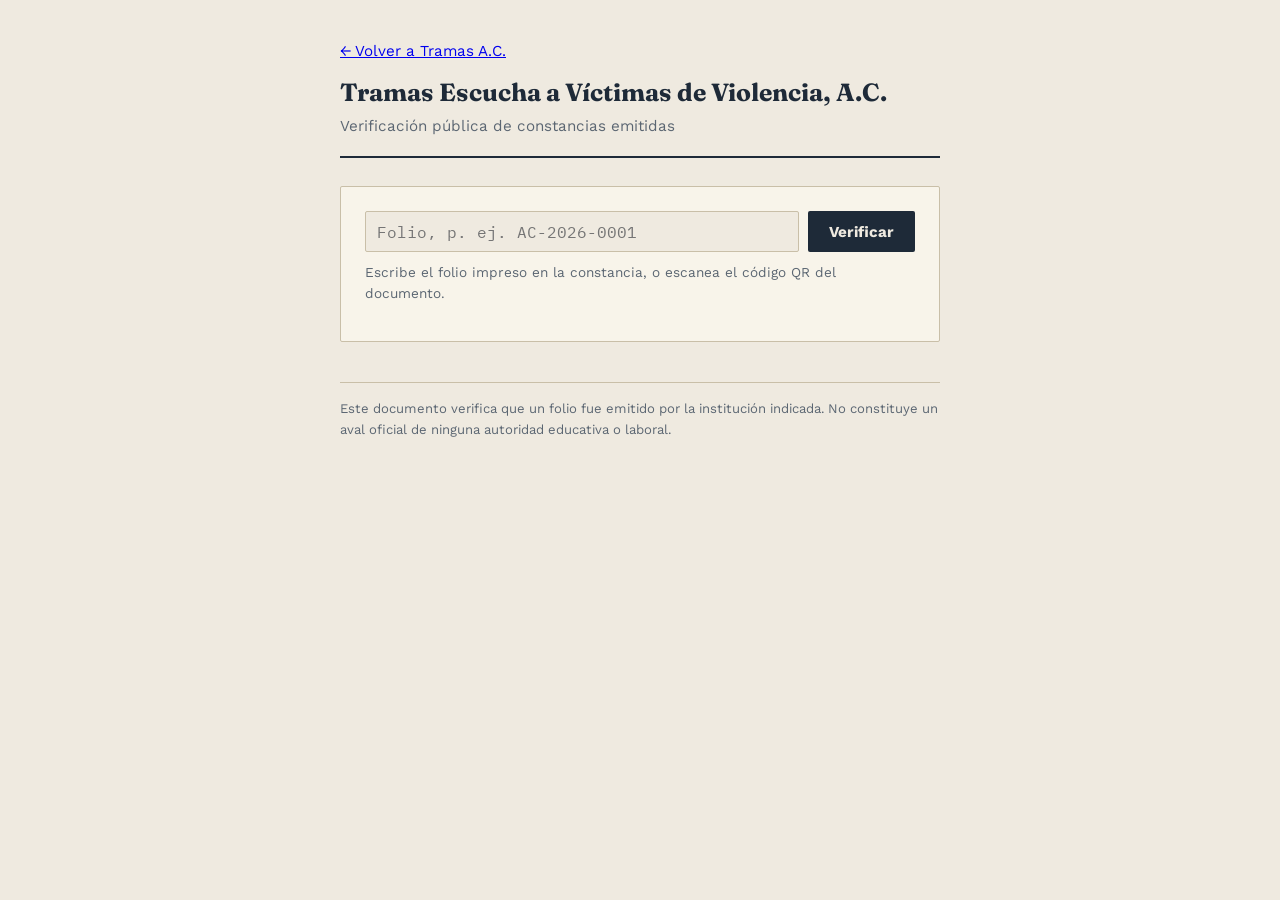
==== constancias/index.html @ dffb26ba "update site uno" ====
<!DOCTYPE html>
<html lang="es">
<head>
<meta charset="UTF-8" />
<meta name="viewport" content="width=device-width, initial-scale=1" />
<title>Registro de Constancias — Verificación</title>
<link rel="icon" href="data:image/svg+xml,<svg xmlns=%22http://www.w3.org/2000/svg%22 viewBox=%220 0 100 100%22><text y=%22.9em%22 font-size=%2290%22>🧵</text></svg>">
<link rel="preconnect" href="https://fonts.googleapis.com">
<link href="https://fonts.googleapis.com/css2?family=Fraunces:opsz,wght@9..144,500;9..144,600;9..144,700&family=Work+Sans:wght@400;500;600;700&family=IBM+Plex+Mono:wght@500;600&display=swap" rel="stylesheet">
<style>
:root{
  --paper:#EFEAE0;
  --paper-card:#F8F4EA;
  --ink:#1E2A38;
  --ink-soft:#5B6672;
  --rule:#C9BFA8;
  --stamp:#A23B2E;
  --brass:#8A6A2F;
  --focus:#2F5E8C;
}
@media (prefers-color-scheme: dark){
  :root:not([data-theme="light"]){
    --paper:#14181E; --paper-card:#1D232B; --ink:#E8E2D3; --ink-soft:#A9A292;
    --rule:#3A3E33; --stamp:#D3695A; --brass:#C9A227; --focus:#7FB0E0;
  }
}
:root[data-theme="dark"]{
  --paper:#14181E; --paper-card:#1D232B; --ink:#E8E2D3; --ink-soft:#A9A292;
  --rule:#3A3E33; --stamp:#D3695A; --brass:#C9A227; --focus:#7FB0E0;
}
*{box-sizing:border-box;}
html,body{margin:0;}
body{background:var(--paper); color:var(--ink); font-family:'Work Sans', system-ui, sans-serif; line-height:1.55;}
.wrap{max-width:640px; margin:0 auto; padding:2.5rem 1.25rem 4rem;}
header{border-bottom:2px solid var(--ink); padding-bottom:1.1rem; margin-bottom:1.75rem;}
h1{font-family:'Fraunces', Georgia, serif; font-weight:700; font-size:1.55rem; margin:0 0 0.2rem;}
header p{margin:0; color:var(--ink-soft); font-size:0.95rem;}
.card{background:var(--paper-card); border:1px solid var(--rule); border-radius:2px; padding:1.5rem;}
form{display:flex; gap:0.6rem;}
input[type=text]{flex:1; font-family:'IBM Plex Mono', monospace; font-size:1rem; padding:0.6rem 0.7rem; border:1px solid var(--rule); border-radius:2px; background:var(--paper); color:var(--ink);}
input:focus-visible, button:focus-visible{outline:2px solid var(--focus); outline-offset:2px;}
button{font-family:'Work Sans', sans-serif; font-weight:700; font-size:0.95rem; background:var(--ink); color:var(--paper); border:none; padding:0.7rem 1.3rem; border-radius:2px; cursor:pointer;}
.help{color:var(--ink-soft); font-size:0.85rem; margin-top:0.6rem;}
.stamp{margin-top:1.5rem; border:1px solid var(--rule); padding:1.25rem 1.4rem; border-radius:2px; background:var(--paper-card);}
.stamp__badge{display:inline-block; font-family:'IBM Plex Mono', monospace; font-weight:600; font-size:0.85rem; letter-spacing:0.08em; padding:0.3rem 0.6rem; border:2px solid var(--stamp); color:var(--stamp); border-radius:2px; transform:rotate(-1.5deg); margin-bottom:1rem;}
.stamp--no .stamp__badge{border-color:var(--ink-soft); color:var(--ink-soft);}
.stamp__details{margin:0; display:grid; gap:0.6rem;}
.stamp__details div{display:flex; justify-content:space-between; gap:1rem; border-bottom:1px dotted var(--rule); padding-bottom:0.4rem;}
.stamp__details dt{color:var(--ink-soft); font-size:0.85rem;}
.stamp__details dd{margin:0; text-align:right; font-weight:600;}
footer{margin-top:2.5rem; padding-top:1rem; border-top:1px solid var(--rule); color:var(--ink-soft); font-size:0.82rem;}
</style>
</head>
<body>
<div class="wrap">
  <header>
    <p style="margin:0 0 0.6rem;"><a href="../circulos-de-formacion.html">← Volver a Tramas A.C.</a></p>
    <h1 id="inst-name">Registro de constancias</h1>
    <p>Verificación pública de constancias emitidas</p>
  </header>

  <div class="card">
    <form id="verify-form">
      <input type="text" id="folio-input" placeholder="Folio, p. ej. AC-2026-0001" autocomplete="off" />
      <button type="submit">Verificar</button>
    </form>
    <p class="help">Escribe el folio impreso en la constancia, o escanea el código QR del documento.</p>
    <div id="verify-result"></div>
  </div>

  <footer>Este documento verifica que un folio fue emitido por la institución indicada. No constituye un aval oficial de ninguna autoridad educativa o laboral.</footer>
</div>

<script>
(function(){
  "use strict";

  function escapeHtml(str){
    return String(str == null ? '' : str).replace(/[&<>"']/g, function(c){
      return {'&':'&amp;','<':'&lt;','>':'&gt;','"':'&quot;',"'":'&#39;'}[c];
    });
  }

  var DATA = {institucion: "", records: []};

  function renderVerify(folioRaw){
    var el = document.getElementById('verify-result');
    var folio = (folioRaw || '').trim();
    if (!folio){ el.innerHTML = ''; return; }
    var rec = DATA.records.find(function(r){
      return r.folio.toUpperCase() === folio.toUpperCase();
    });
    if (rec){
      el.innerHTML =
        '<div class="stamp stamp--ok">' +
          '<div class="stamp__badge">AUTÉNTICO</div>' +
          '<dl class="stamp__details">' +
            '<div><dt>Folio</dt><dd>' + escapeHtml(rec.folio) + '</dd></div>' +
            '<div><dt>Nombre</dt><dd>' + escapeHtml(rec.nombre) + '</dd></div>' +
            '<div><dt>Curso</dt><dd>' + escapeHtml(rec.curso) + '</dd></div>' +
            '<div><dt>Horas</dt><dd>' + escapeHtml(rec.horas) + '</dd></div>' +
            '<div><dt>Fecha de emisión</dt><dd>' + escapeHtml(rec.fecha) + '</dd></div>' +
            '<div><dt>Institución</dt><dd>' + escapeHtml(DATA.institucion || 'Sin registrar') + '</dd></div>' +
          '</dl>' +
        '</div>';
    } else {
      el.innerHTML =
        '<div class="stamp stamp--no">' +
          '<div class="stamp__badge">NO ENCONTRADO</div>' +
          '<p>No existe ningún registro con el folio <span>' + escapeHtml(folio) + '</span>. Verifica que esté escrito correctamente.</p>' +
        '</div>';
    }
  }

  fetch('./data.json', {cache: 'no-store'})
    .then(function(r){ return r.json(); })
    .then(function(json){
      DATA = json && json.records ? json : DATA;
      document.getElementById('inst-name').textContent = DATA.institucion || 'Registro de constancias';
      var params = new URLSearchParams(location.search);
      var initialFolio = params.get('folio');
      if (initialFolio){
        document.getElementById('folio-input').value = initialFolio;
        renderVerify(initialFolio);
      }
    })
    .catch(function(){
      document.getElementById('verify-result').innerHTML =
        '<p class="help">No se pudo cargar el registro de constancias (data.json). Verifica que el archivo exista junto a esta página.</p>';
    });

  document.getElementById('verify-form').addEventListener('submit', function(e){
    e.preventDefault();
    renderVerify(document.getElementById('folio-input').value);
  });
})();
</script>
</body>
</html>
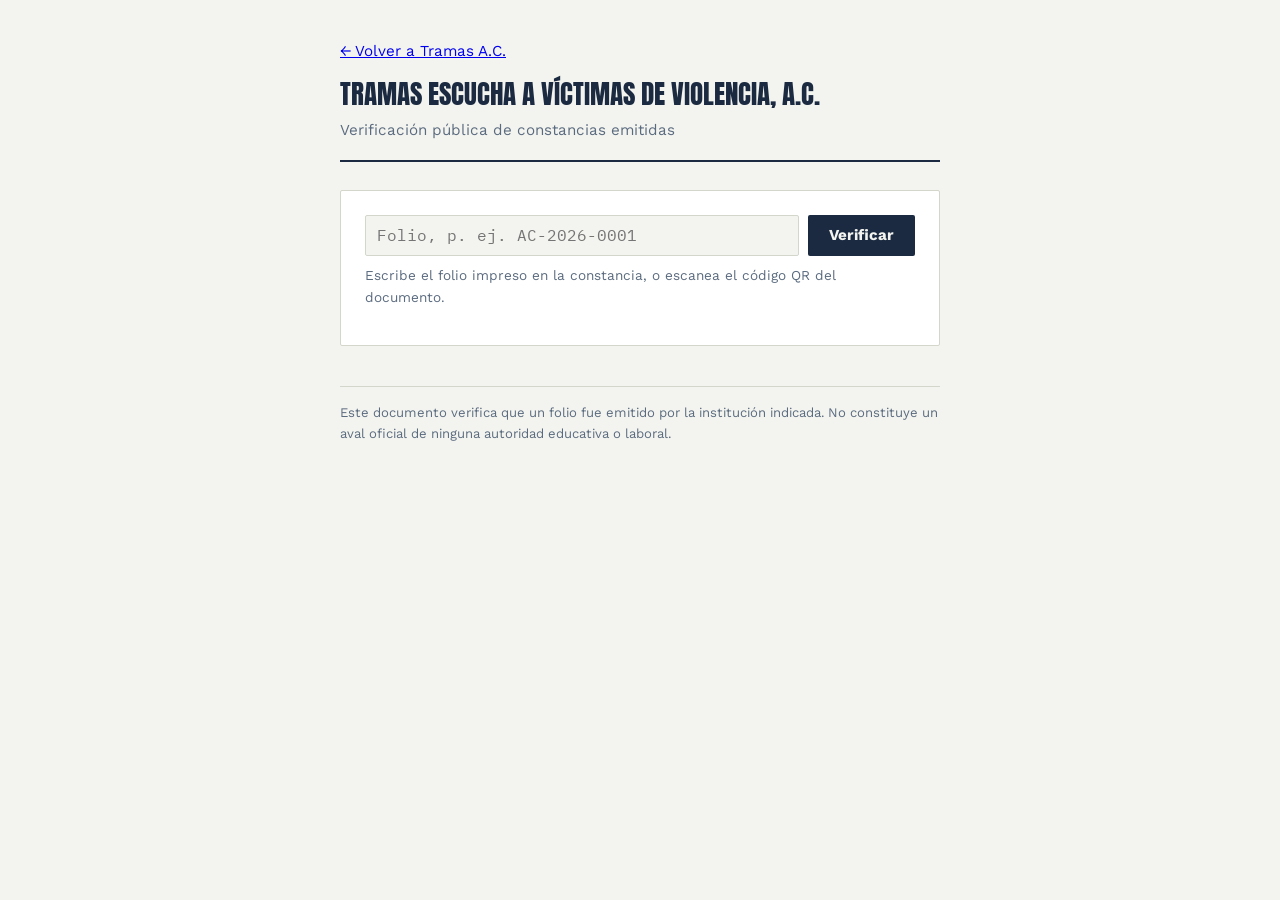
==== commit 5669e1d5: "m" ====
--- a/constancias/index.html
+++ b/constancias/index.html
@@ -6,34 +6,34 @@
 <title>Registro de Constancias — Verificación</title>
 <link rel="icon" href="data:image/svg+xml,<svg xmlns=%22http://www.w3.org/2000/svg%22 viewBox=%220 0 100 100%22><text y=%22.9em%22 font-size=%2290%22>🧵</text></svg>">
 <link rel="preconnect" href="https://fonts.googleapis.com">
-<link href="https://fonts.googleapis.com/css2?family=Fraunces:opsz,wght@9..144,500;9..144,600;9..144,700&family=Work+Sans:wght@400;500;600;700&family=IBM+Plex+Mono:wght@500;600&display=swap" rel="stylesheet">
+<link href="https://fonts.googleapis.com/css2?family=Anton&family=Work+Sans:wght@400;500;600;700&family=IBM+Plex+Mono:wght@500;600&display=swap" rel="stylesheet">
 <style>
 :root{
-  --paper:#EFEAE0;
-  --paper-card:#F8F4EA;
-  --ink:#1E2A38;
-  --ink-soft:#5B6672;
-  --rule:#C9BFA8;
-  --stamp:#A23B2E;
-  --brass:#8A6A2F;
+  --paper:#F3F4EF;
+  --paper-card:#FFFFFF;
+  --ink:#1B2A41;
+  --ink-soft:#5B6B7F;
+  --rule:#D3D6CB;
+  --stamp:#5C6B45;
+  --brass:#A9791E;
   --focus:#2F5E8C;
 }
 @media (prefers-color-scheme: dark){
   :root:not([data-theme="light"]){
-    --paper:#14181E; --paper-card:#1D232B; --ink:#E8E2D3; --ink-soft:#A9A292;
-    --rule:#3A3E33; --stamp:#D3695A; --brass:#C9A227; --focus:#7FB0E0;
+    --paper:#171B15; --paper-card:#20261D; --ink:#E7ECE2; --ink-soft:#A9B39E;
+    --rule:#3A4136; --stamp:#8FA06E; --brass:#C9A227; --focus:#7FB0E0;
   }
 }
 :root[data-theme="dark"]{
-  --paper:#14181E; --paper-card:#1D232B; --ink:#E8E2D3; --ink-soft:#A9A292;
-  --rule:#3A3E33; --stamp:#D3695A; --brass:#C9A227; --focus:#7FB0E0;
+  --paper:#171B15; --paper-card:#20261D; --ink:#E7ECE2; --ink-soft:#A9B39E;
+  --rule:#3A4136; --stamp:#8FA06E; --brass:#C9A227; --focus:#7FB0E0;
 }
 *{box-sizing:border-box;}
 html,body{margin:0;}
 body{background:var(--paper); color:var(--ink); font-family:'Work Sans', system-ui, sans-serif; line-height:1.55;}
 .wrap{max-width:640px; margin:0 auto; padding:2.5rem 1.25rem 4rem;}
 header{border-bottom:2px solid var(--ink); padding-bottom:1.1rem; margin-bottom:1.75rem;}
-h1{font-family:'Fraunces', Georgia, serif; font-weight:700; font-size:1.55rem; margin:0 0 0.2rem;}
+h1{font-family:'Anton', Georgia, serif; font-weight:400; text-transform:uppercase; font-size:1.7rem; margin:0 0 0.2rem;}
 header p{margin:0; color:var(--ink-soft); font-size:0.95rem;}
 .card{background:var(--paper-card); border:1px solid var(--rule); border-radius:2px; padding:1.5rem;}
 form{display:flex; gap:0.6rem;}
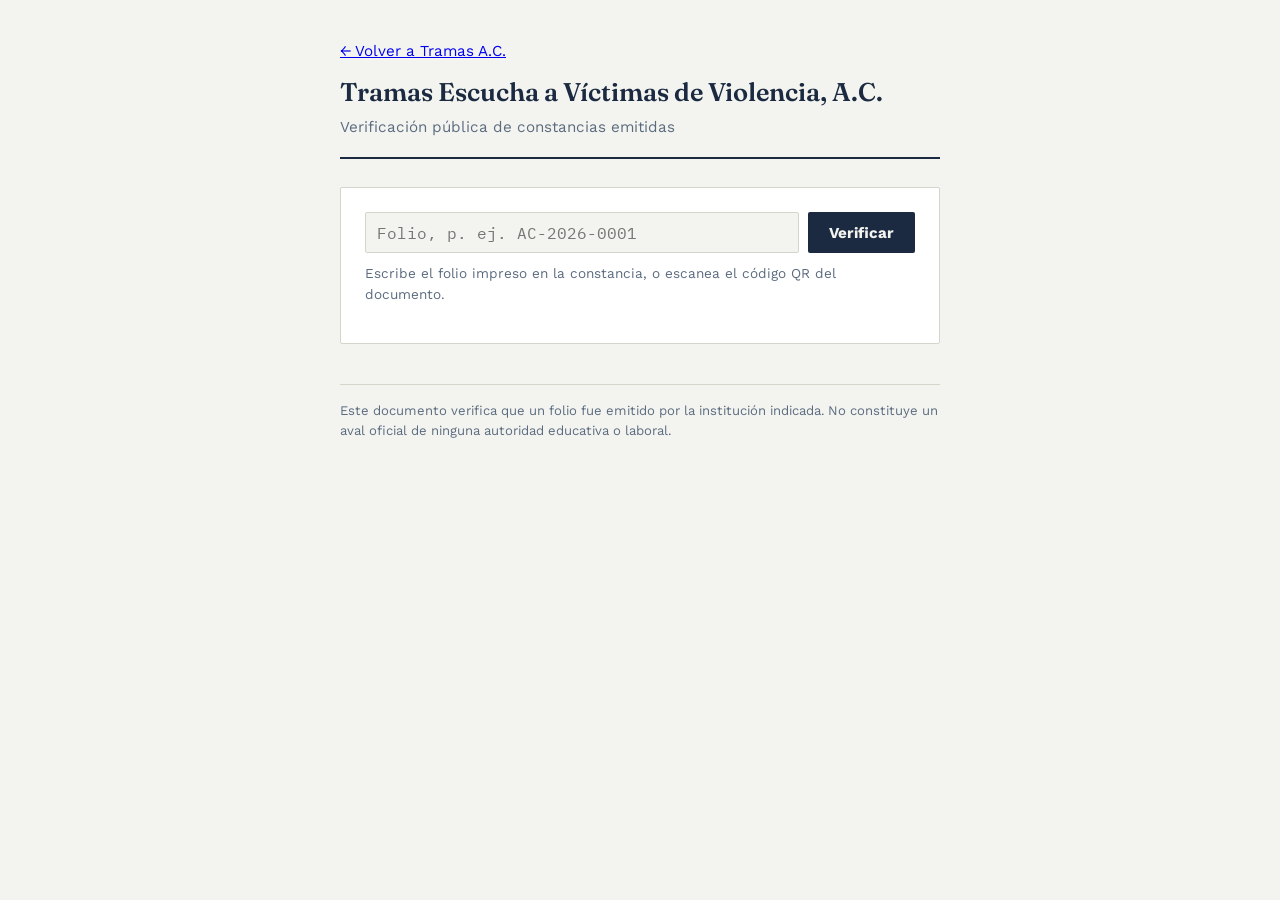
==== commit e3c8a798: "j" ====
--- a/constancias/index.html
+++ b/constancias/index.html
@@ -6,7 +6,7 @@
 <title>Registro de Constancias — Verificación</title>
 <link rel="icon" href="data:image/svg+xml,<svg xmlns=%22http://www.w3.org/2000/svg%22 viewBox=%220 0 100 100%22><text y=%22.9em%22 font-size=%2290%22>🧵</text></svg>">
 <link rel="preconnect" href="https://fonts.googleapis.com">
-<link href="https://fonts.googleapis.com/css2?family=Anton&family=Work+Sans:wght@400;500;600;700&family=IBM+Plex+Mono:wght@500;600&display=swap" rel="stylesheet">
+<link href="https://fonts.googleapis.com/css2?family=Fraunces:opsz,wght@9..144,500;9..144,600;9..144,700&family=Work+Sans:wght@400;500;600;700&family=IBM+Plex+Mono:wght@500;600&display=swap" rel="stylesheet">
 <style>
 :root{
   --paper:#F3F4EF;
@@ -33,7 +33,7 @@
 body{background:var(--paper); color:var(--ink); font-family:'Work Sans', system-ui, sans-serif; line-height:1.55;}
 .wrap{max-width:640px; margin:0 auto; padding:2.5rem 1.25rem 4rem;}
 header{border-bottom:2px solid var(--ink); padding-bottom:1.1rem; margin-bottom:1.75rem;}
-h1{font-family:'Anton', Georgia, serif; font-weight:400; text-transform:uppercase; font-size:1.7rem; margin:0 0 0.2rem;}
+h1{font-family:'Fraunces', Georgia, serif; font-weight:600; font-size:1.6rem; margin:0 0 0.2rem;}
 header p{margin:0; color:var(--ink-soft); font-size:0.95rem;}
 .card{background:var(--paper-card); border:1px solid var(--rule); border-radius:2px; padding:1.5rem;}
 form{display:flex; gap:0.6rem;}
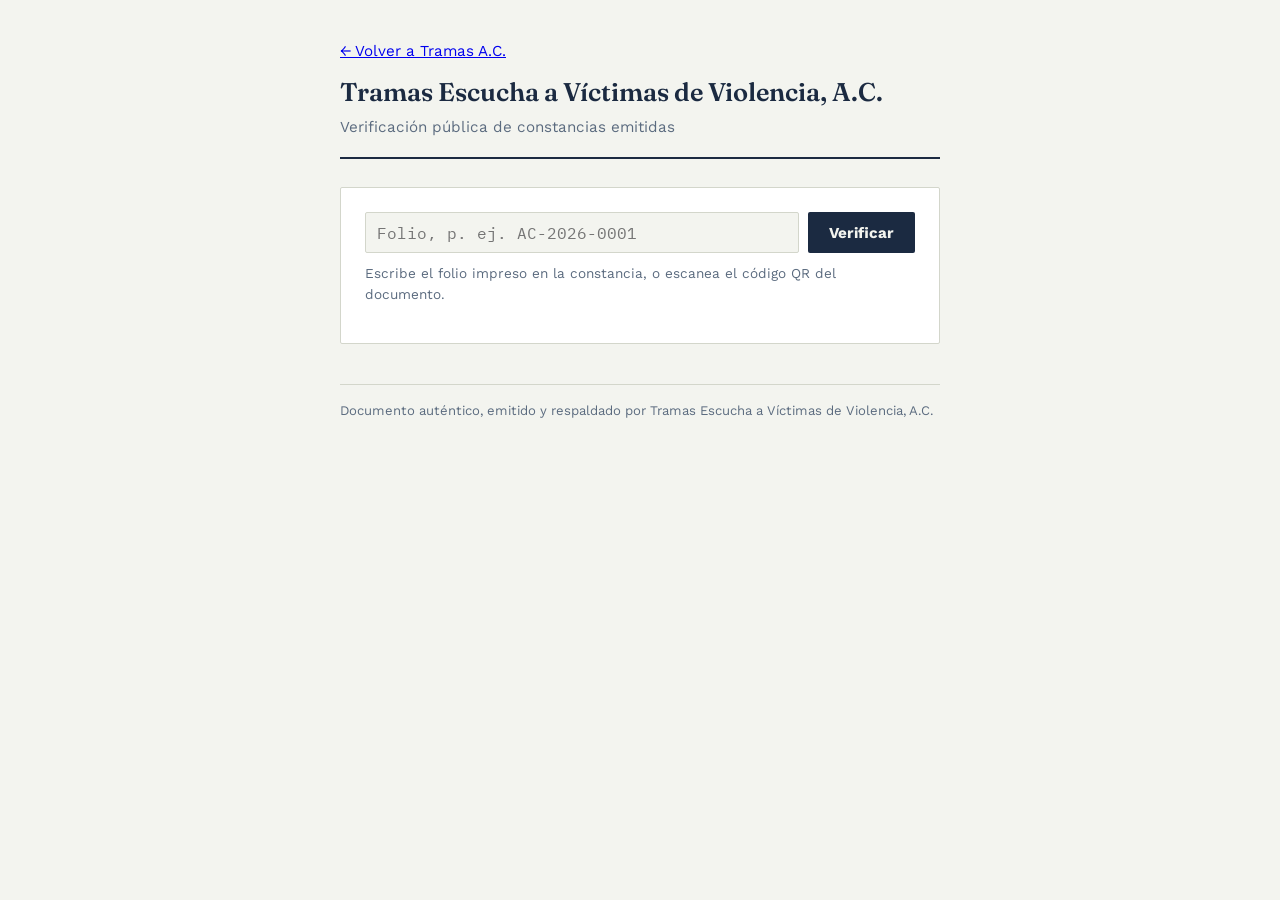
==== commit 2f1c2cf8: "Update footer text in index.html" ====
--- a/constancias/index.html
+++ b/constancias/index.html
@@ -68,7 +68,7 @@
     <div id="verify-result"></div>
   </div>
 
-  <footer>Este documento verifica que un folio fue emitido por la institución indicada. No constituye un aval oficial de ninguna autoridad educativa o laboral.</footer>
+  <footer>Documento auténtico, emitido y respaldado por Tramas Escucha a Víctimas de Violencia, A.C.</footer>
 </div>
 
 <script>
